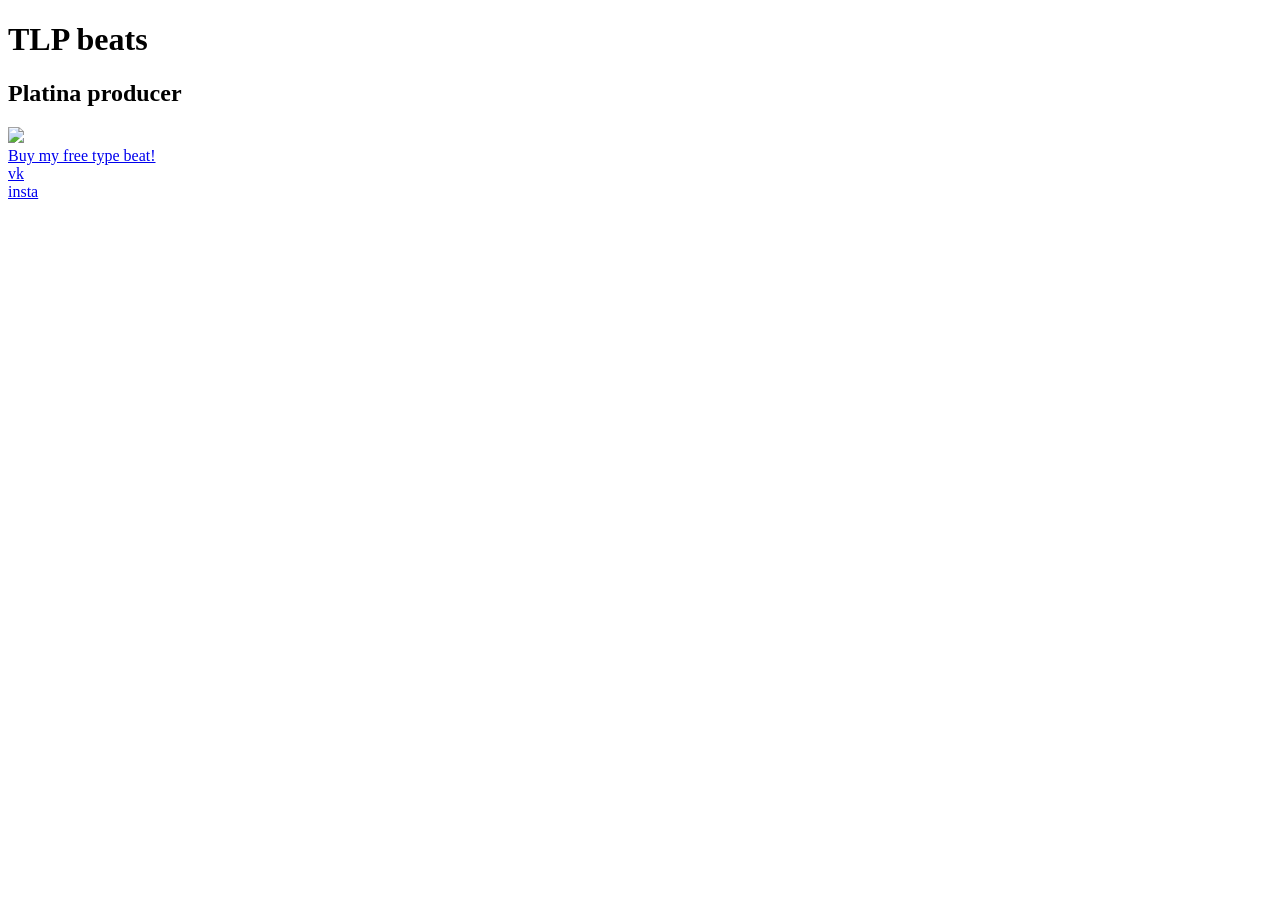
==== index.html @ d9055272 "Rename a.html to index.html" ====
<!DOCTYPE html>
<html>
<head>
	<meta charset="utf-8">
	<title>TLP Beats</title>
</head>
	<body>
		<h1>TLP beats</h1>
		<h2>Platina producer</h2>
			<img src="C:\Users\Taleep\Pictures\Saved Pictures\qweq.jpg">
			<div> <a href="https://soundcloud.com/tlp_beats/ghetto-melody-free">Buy my free type beat!</a></div>
			<div> <a href="https://vk.com/taleep">vk</a></div>
			<div> <a href="https://www.instagram.com/taleepskii/">insta</a></div>
	</body>
</html>	
</head>
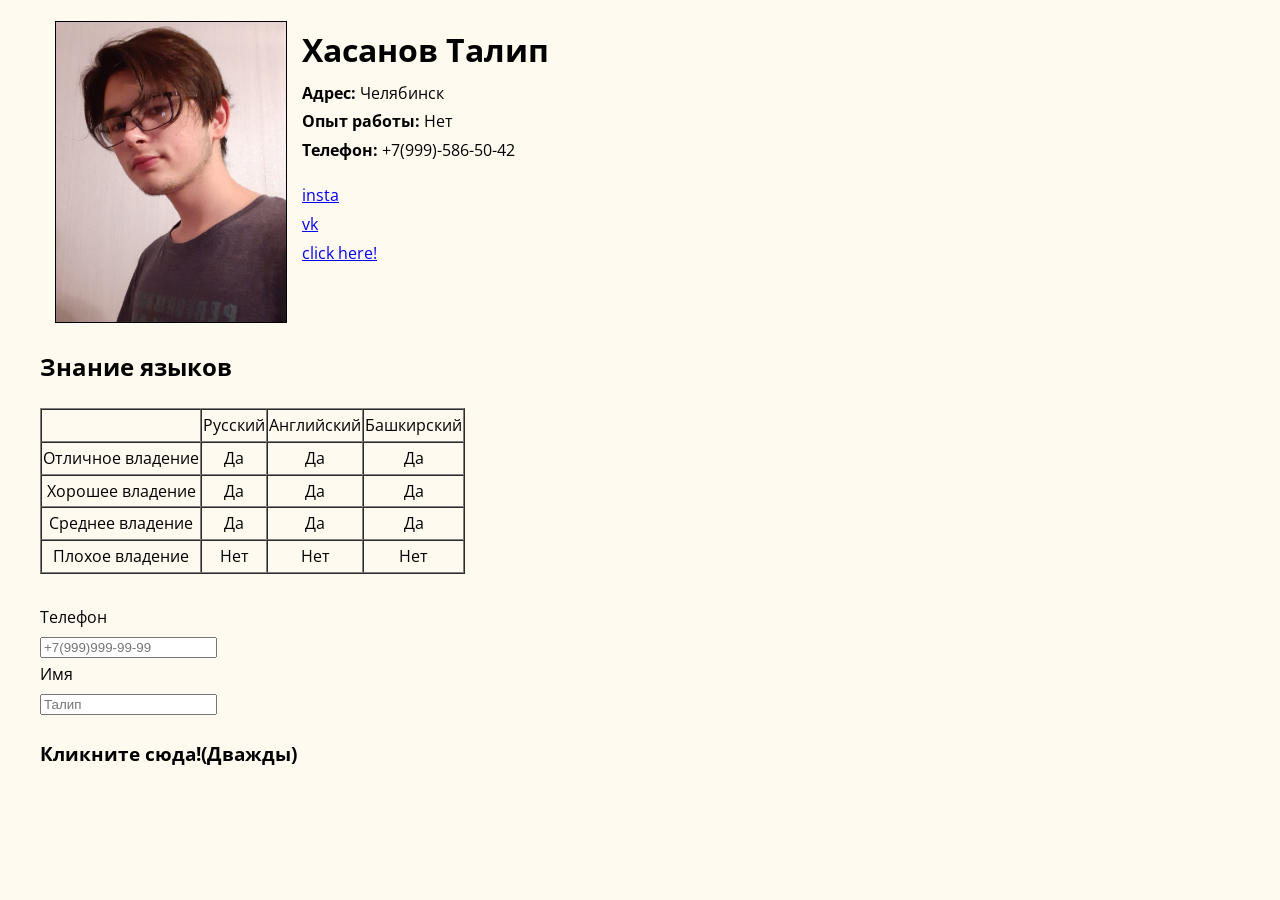
==== commit c82252cc: "Add files via upload" ====
--- a/index.html
+++ b/index.html
@@ -1,16 +1,83 @@
 <!DOCTYPE html>
-<html>
+<html lang="en">
 <head>
 	<meta charset="utf-8">
-	<title>TLP Beats</title>
+	<link rel="stylesheet" type="text/css" href="assets\css\style.css">
+	<link rel="preconnect" href="https://fonts.googleapis.com">
+	<link rel="preconnect" href="https://fonts.gstatic.com" crossorigin>
+	<link href="https://fonts.googleapis.com/css2?family=Lobster&family=Open+Sans&display=swap" rel="stylesheet">
+	<title>About me</title>
+
+	<script type="text/javascript">
+
+		function showInfo(){
+			var Info = document.getElementById("Info")
+			if(Info.style.display === "none"){Info.style.display = "inline"
+		}
+				else {Info.style.display = "none"}
+		}
+	</script>
+
 </head>
-	<body>
-		<h1>TLP beats</h1>
-		<h2>Platina producer</h2>
-			<img src="C:\Users\Taleep\Pictures\Saved Pictures\qweq.jpg">
-			<div> <a href="https://soundcloud.com/tlp_beats/ghetto-melody-free">Buy my free type beat!</a></div>
-			<div> <a href="https://vk.com/taleep">vk</a></div>
-			<div> <a href="https://www.instagram.com/taleepskii/">insta</a></div>
-	</body>
-</html>	
-</head>
+
+<body>
+	<div class="container">
+		<img src="assets\images\foto1.jpg" width="230" height="300" border="1px"  align="left" hspace="15" title="=)">
+			<p>
+				<h1>Хасанов Талип</h1>
+				<b>Адрес:</b> Челябинск <br>
+				<b>Опыт работы:</b> Нет <br>
+				<b>Телефон:</b> +7(999)-586-50-42 <br>
+			</p>
+				<a href="https://www.instagram.com/taleepskii/">insta</a><br>
+				<a href="https://vk.com/taleep">vk</a><br>
+				<a href="https://soundcloud.com/tlp_beats/ghetto-melody-free">click here!</a> <br><br><br>
+				
+	<h2>Знание языков</h2>
+		<table border="1px" cellspacing="0" >
+			<tr align="center">
+				<td> </td>
+				<td>Русский</td>
+				<td>Английский</td>
+				<td>Башкирский</td>
+			</tr>
+			<tr align="center">
+				<td>Отличное владение</td>
+				<td>Да</td>
+				<td>Да</td>
+				<td>Да</td>
+			</tr>
+			<tr align="center">
+				<td>Хорошее владение</td>
+				<td>Да</td>
+				<td>Да</td>
+				<td>Да</td>
+			</tr>
+				<tr align="center">
+				<td>Среднее владение</td>
+				<td>Да</td>
+				<td>Да</td>
+				<td>Да</td>
+			</tr >
+			</tr>
+				<tr align="center">
+				<td>Плохое владение</td>
+				<td>Нет</td>
+				<td>Нет</td>
+				<td>Нет</td>
+			</tr>
+		</table> <br>
+
+		<label>Телефон<br><input type="text" name="phone" placeholder="+7(999)999-99-99" ></label><br>
+		<label>Имя<br><input type="text" name="name" placeholder="Талип"></label>	
+
+		<h3 onclick="showInfo()">Кликните сюда!(Дважды)</h2>
+		<p id="Info">Привет! Я Студент 3 курса ЮУрГУ на факультете цифровая экономика. Знаю английский на B2 уровень. Владею следующими ЯП: С++, С#, SQL на средне-базовом уровне. Я Башkорт </p>
+
+	</div>
+
+</body>
+</html>
+
+
+
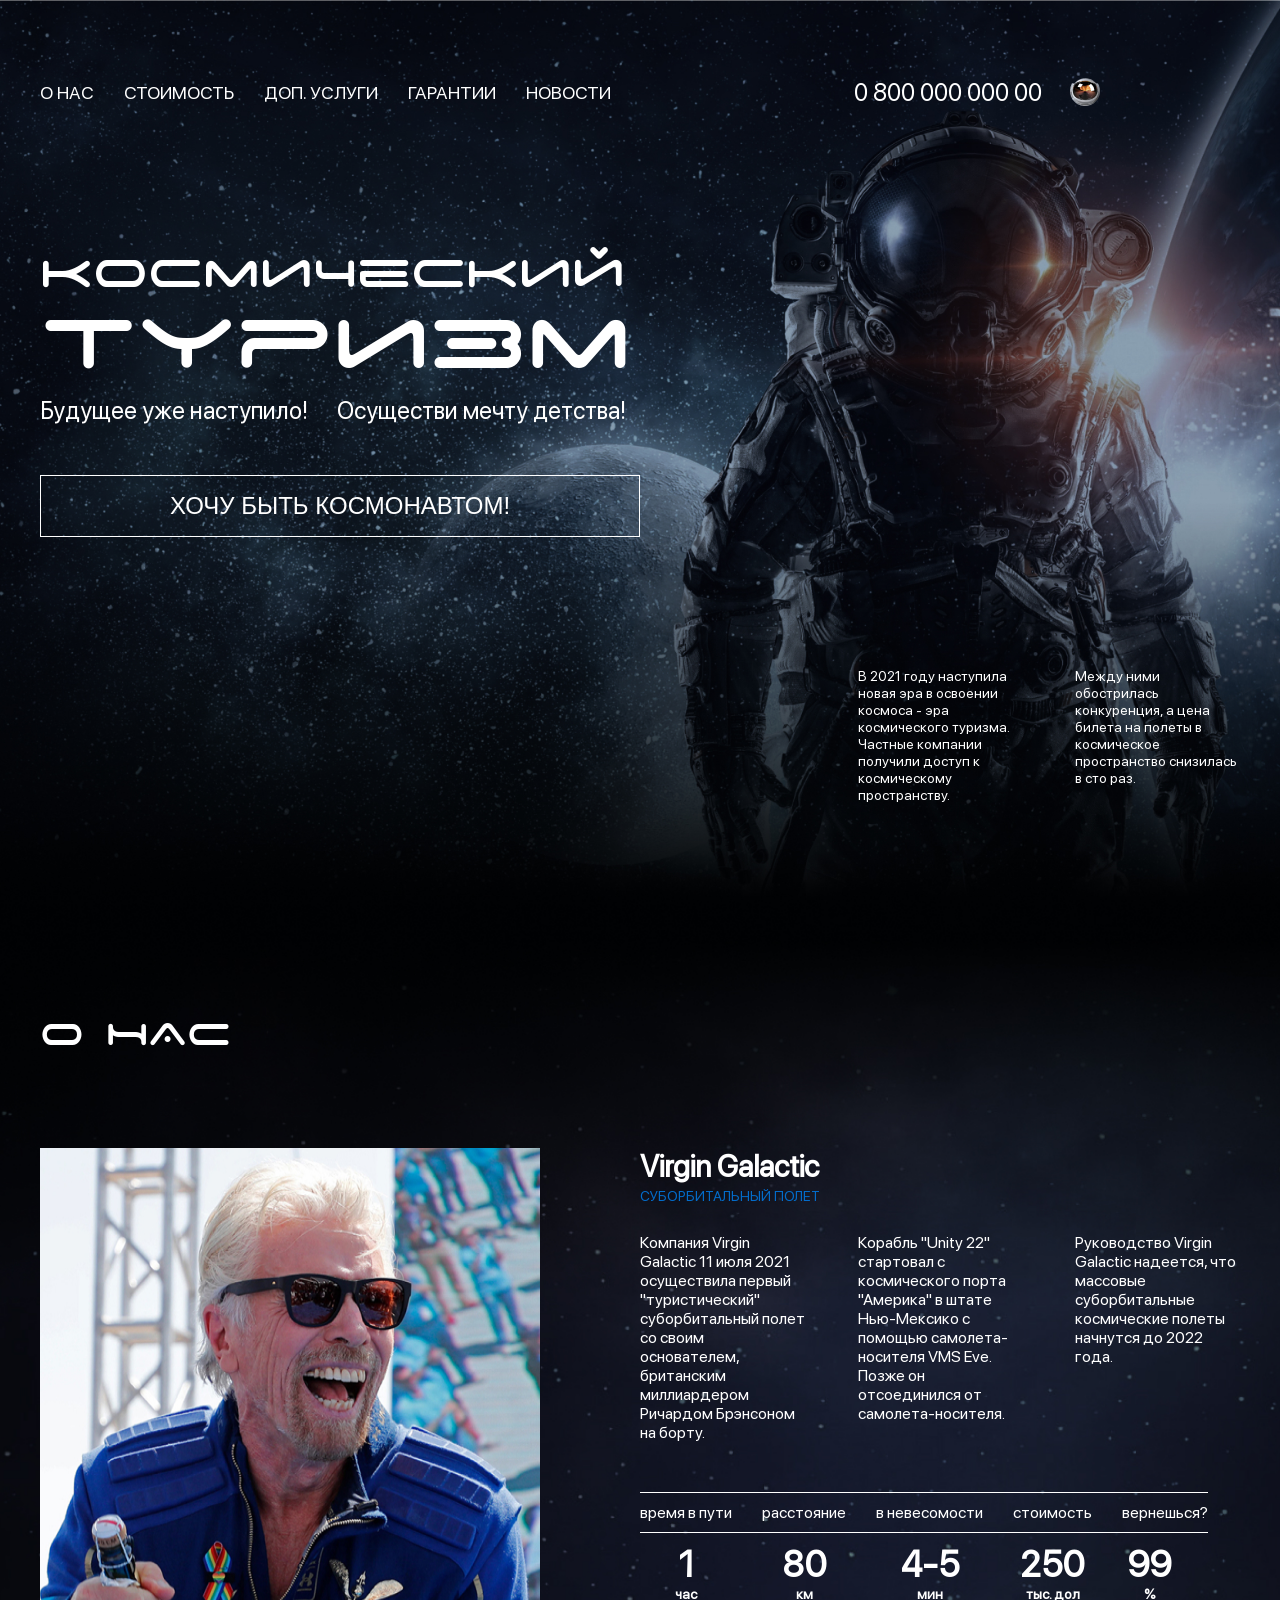
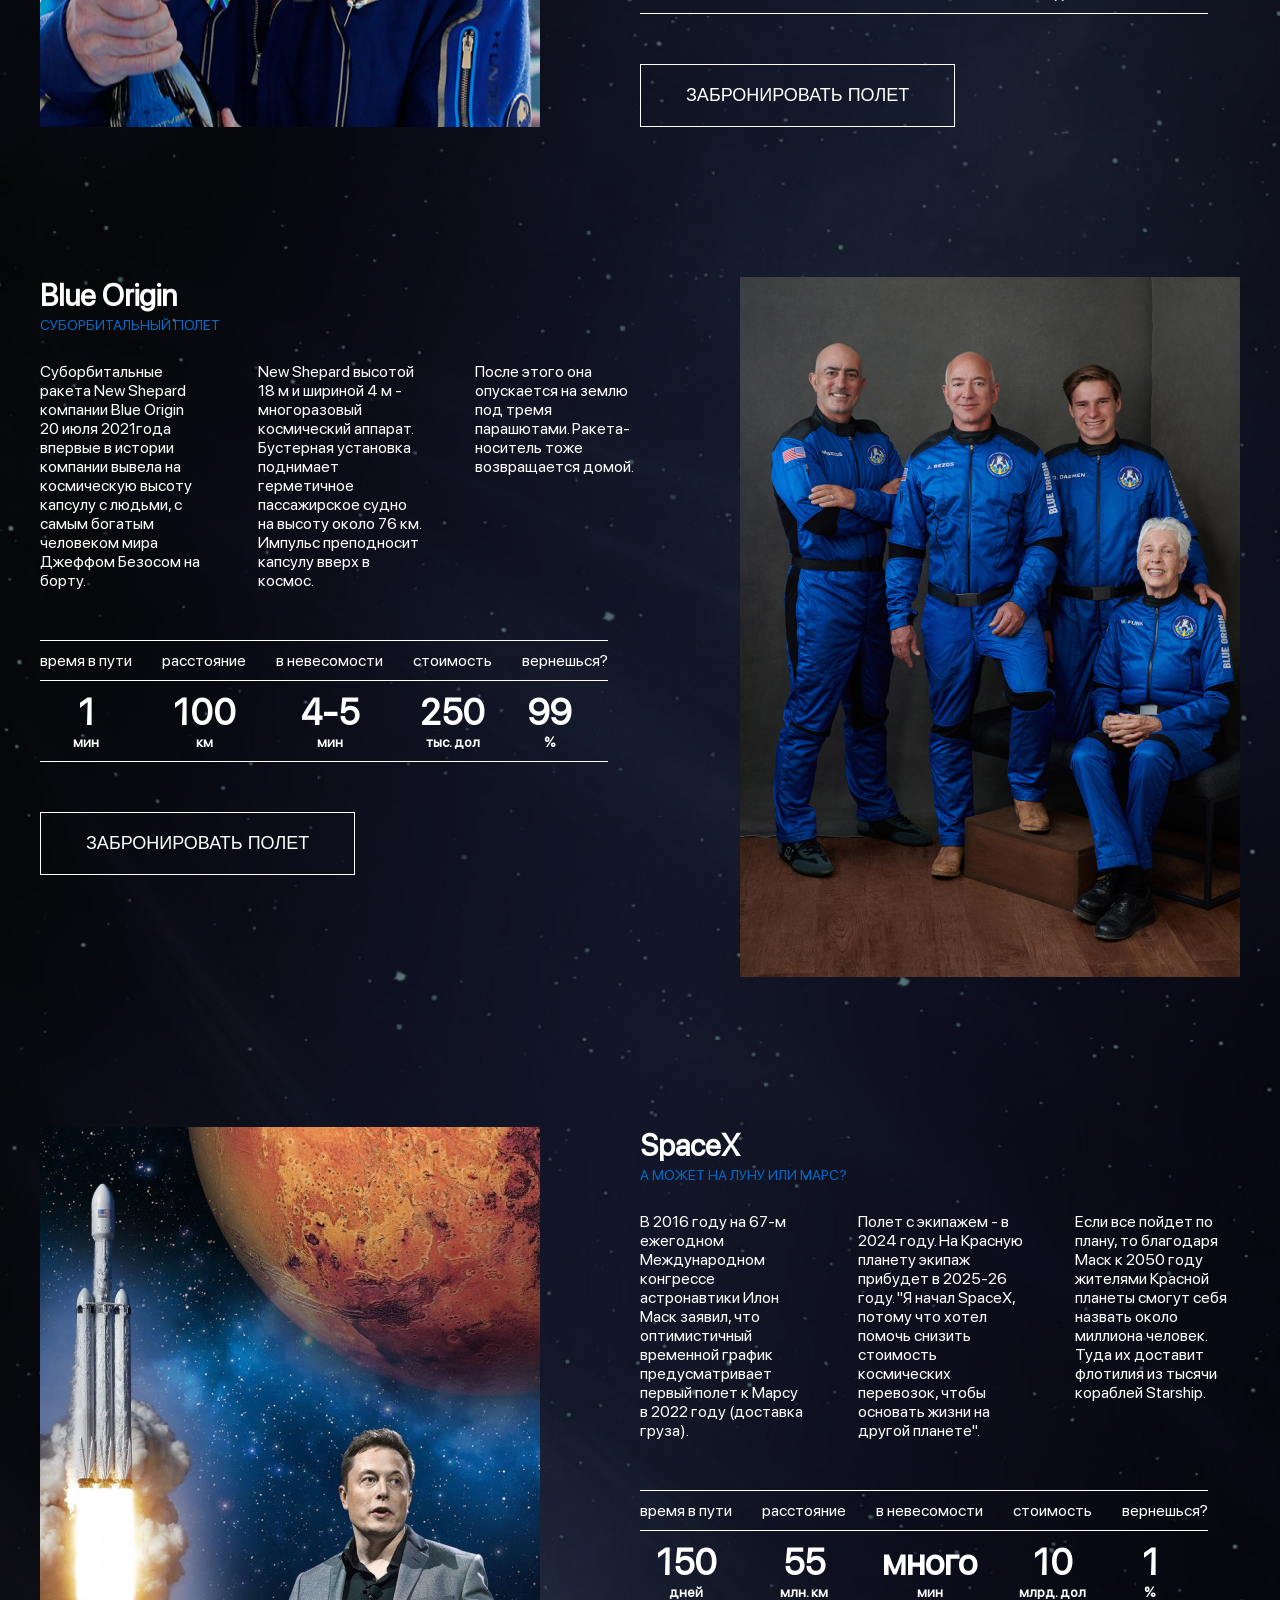
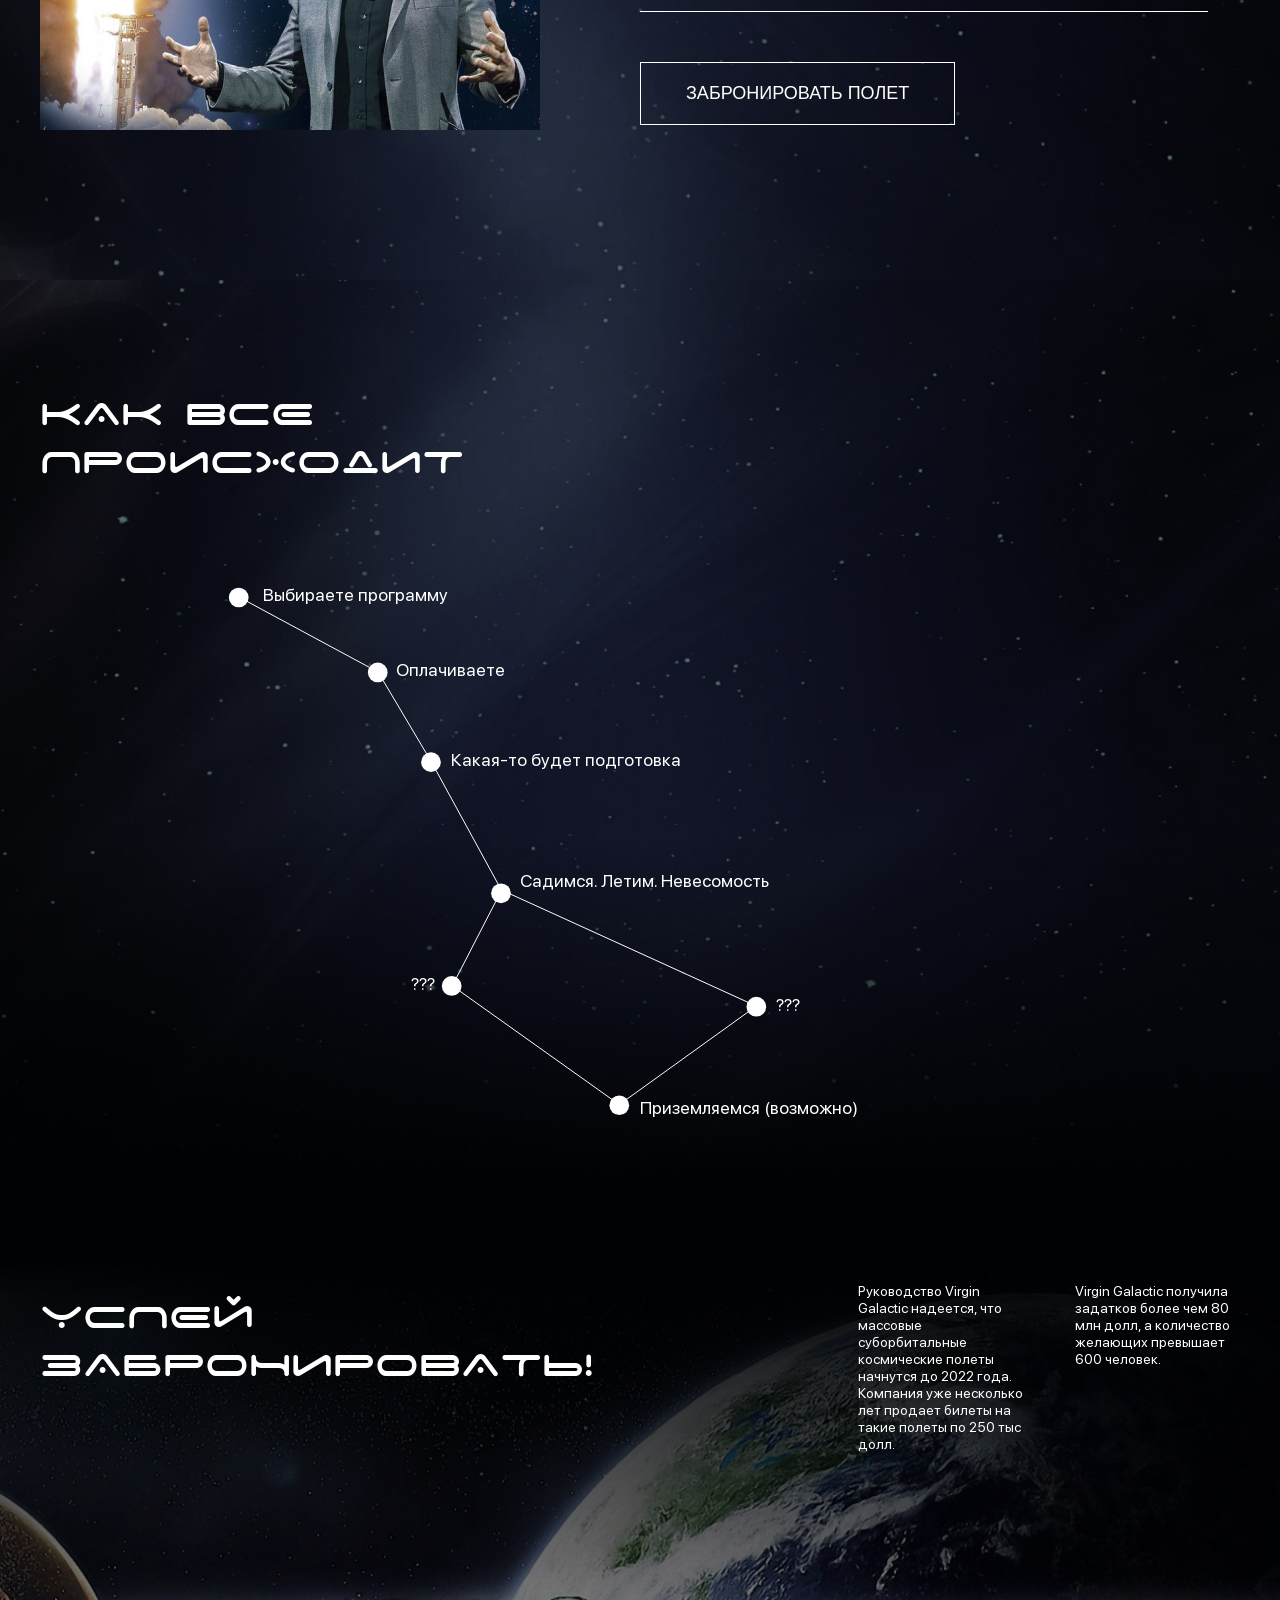
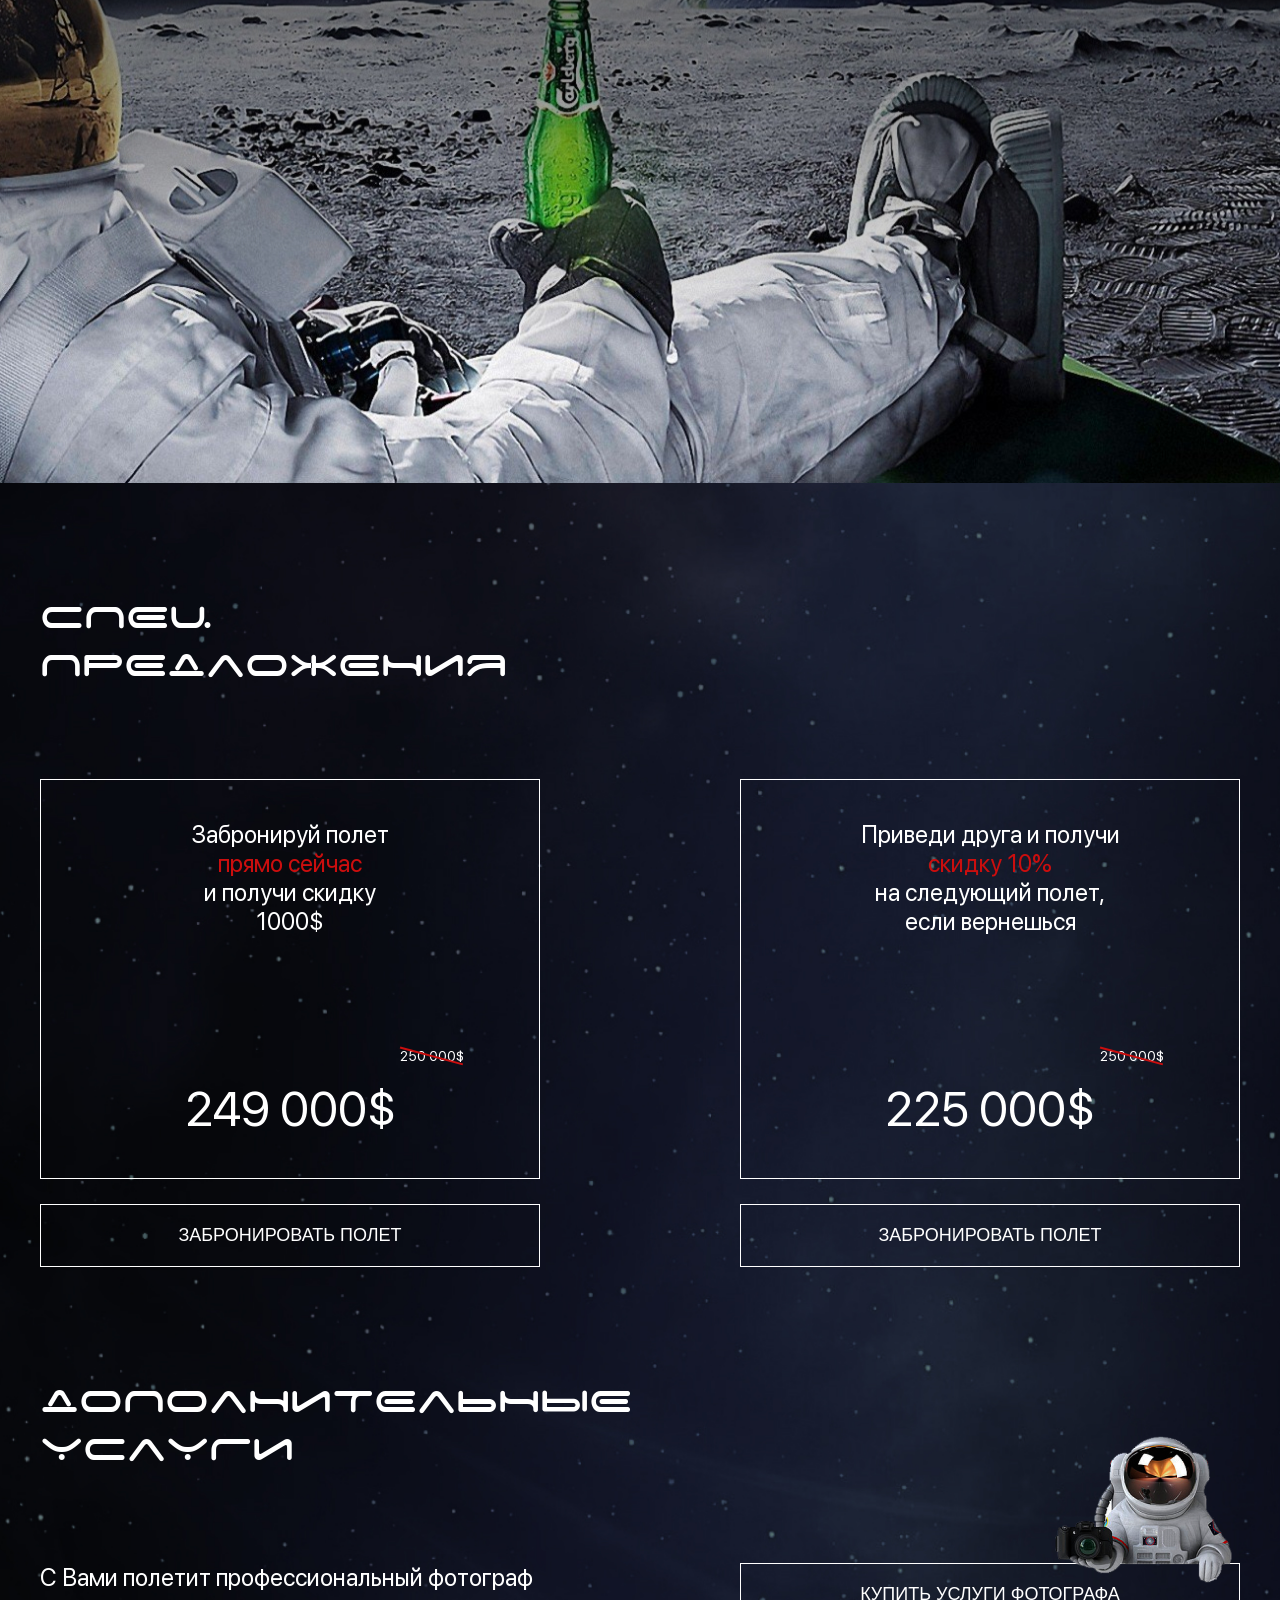
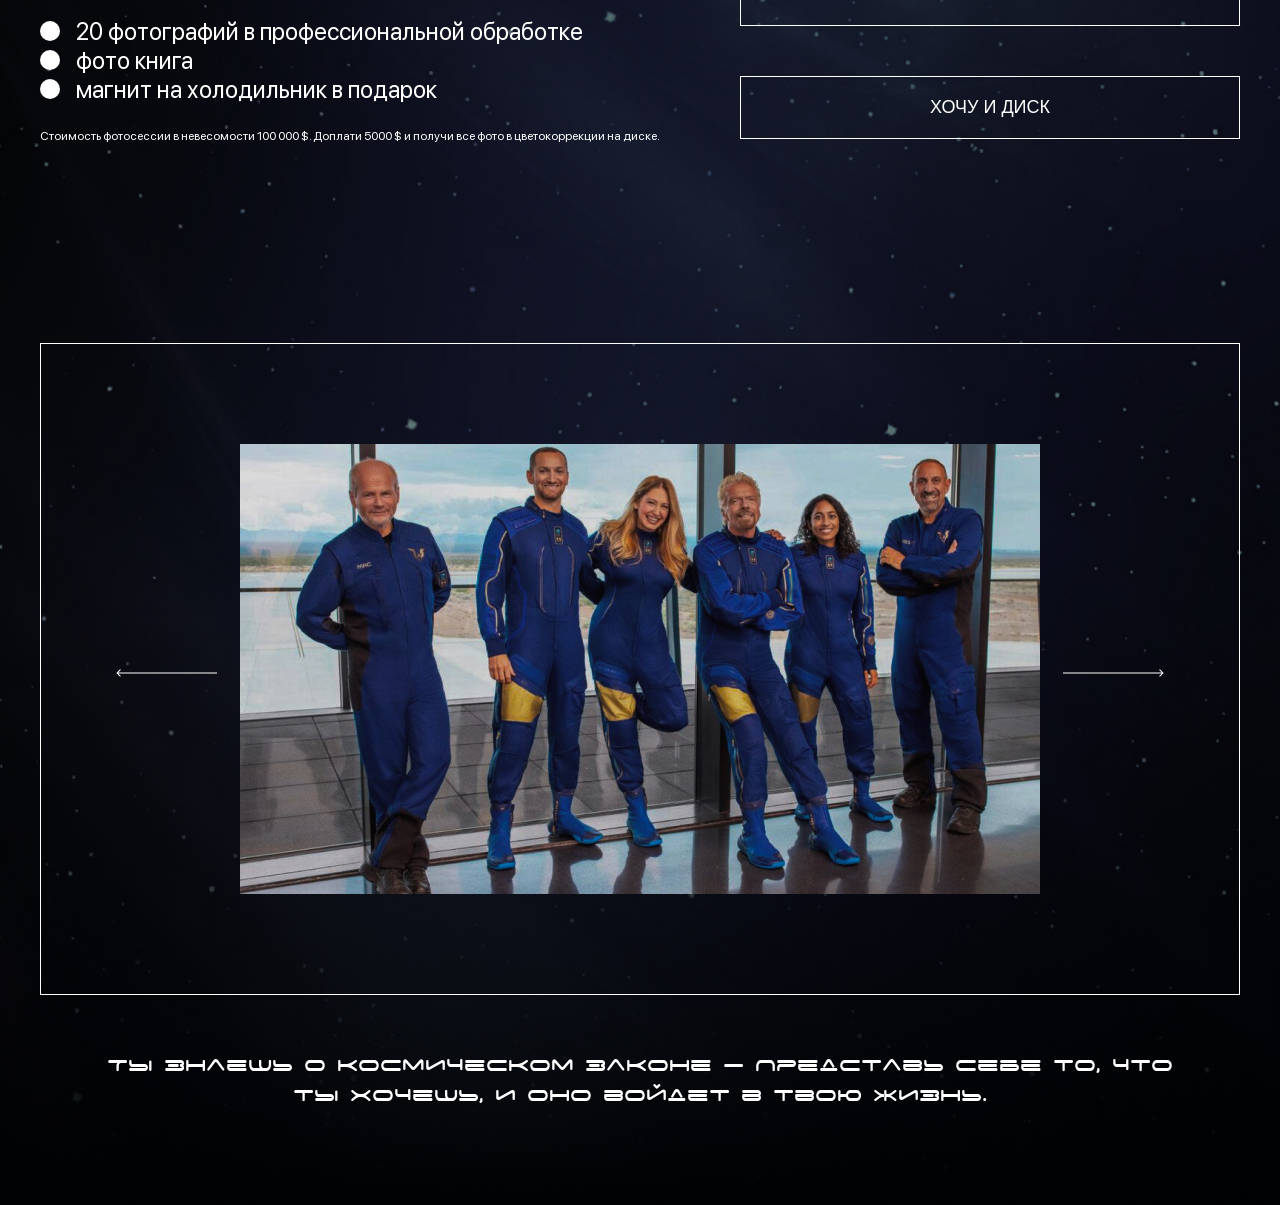
==== commit 99987aa8: "Add files via upload" ====
--- a/index.html
+++ b/index.html
@@ -1,83 +1,404 @@
 <!DOCTYPE html>
 <html lang="en">
 <head>
-	<meta charset="utf-8">
-	<link rel="stylesheet" type="text/css" href="assets\css\style.css">
-	<link rel="preconnect" href="https://fonts.googleapis.com">
-	<link rel="preconnect" href="https://fonts.gstatic.com" crossorigin>
-	<link href="https://fonts.googleapis.com/css2?family=Lobster&family=Open+Sans&display=swap" rel="stylesheet">
-	<title>About me</title>
-
-	<script type="text/javascript">
-
-		function showInfo(){
-			var Info = document.getElementById("Info")
-			if(Info.style.display === "none"){Info.style.display = "inline"
-		}
-				else {Info.style.display = "none"}
-		}
-	</script>
-
+  <meta charset="UTF-8">
+  <meta name="viewport" content="width=device-width, initial-scale=1.0">
+  <meta http-equiv="X-UA-Compatible" content="ie=edge">
+  <title>SpaceTenzo</title>
+  <link rel="stylesheet" href="css/reset.css">
+  <link rel="stylesheet" href="css/slick.css">
+  <link rel="stylesheet" href="css/jquery.fancybox.css">
+  <link rel="stylesheet" href="css/style.css">
 </head>
-
 <body>
-	<div class="container">
-		<img src="assets\images\foto1.jpg" width="230" height="300" border="1px"  align="left" hspace="15" title="=)">
-			<p>
-				<h1>Хасанов Талип</h1>
-				<b>Адрес:</b> Челябинск <br>
-				<b>Опыт работы:</b> Нет <br>
-				<b>Телефон:</b> +7(999)-586-50-42 <br>
-			</p>
-				<a href="https://www.instagram.com/taleepskii/">insta</a><br>
-				<a href="https://vk.com/taleep">vk</a><br>
-				<a href="https://soundcloud.com/tlp_beats/ghetto-melody-free">click here!</a> <br><br><br>
-				
-	<h2>Знание языков</h2>
-		<table border="1px" cellspacing="0" >
-			<tr align="center">
-				<td> </td>
-				<td>Русский</td>
-				<td>Английский</td>
-				<td>Башкирский</td>
-			</tr>
-			<tr align="center">
-				<td>Отличное владение</td>
-				<td>Да</td>
-				<td>Да</td>
-				<td>Да</td>
-			</tr>
-			<tr align="center">
-				<td>Хорошее владение</td>
-				<td>Да</td>
-				<td>Да</td>
-				<td>Да</td>
-			</tr>
-				<tr align="center">
-				<td>Среднее владение</td>
-				<td>Да</td>
-				<td>Да</td>
-				<td>Да</td>
-			</tr >
-			</tr>
-				<tr align="center">
-				<td>Плохое владение</td>
-				<td>Нет</td>
-				<td>Нет</td>
-				<td>Нет</td>
-			</tr>
-		</table> <br>
-
-		<label>Телефон<br><input type="text" name="phone" placeholder="+7(999)999-99-99" ></label><br>
-		<label>Имя<br><input type="text" name="name" placeholder="Талип"></label>	
-
-		<h3 onclick="showInfo()">Кликните сюда!(Дважды)</h2>
-		<p id="Info">Привет! Я Студент 3 курса ЮУрГУ на факультете цифровая экономика. Знаю английский на B2 уровень. Владею следующими ЯП: С++, С#, SQL на средне-базовом уровне. Я Башkорт </p>
-
-	</div>
-
+  
+<header class="header">
+  <div class="container">
+    <div class="header__inner">
+      <div class="header__top">
+        <nav class="menu">
+          <ul class="menu__list">
+            <li class="menu__item"><a href="#" class="menu__link">О НАС </a></li>
+            <li class="menu__item"><a href="#" class="menu__link">СТОИМОСТЬ</a></li>
+            <li class="menu__item"><a href="#" class="menu__link">ДОП. УСЛУГИ</a></li>
+            <li class="menu__item"><a href="#" class="menu__link">ГАРАНТИИ</a></li>
+            <li class="menu__item"><a href="#" class="menu__link">НОВОСТИ</a></li>
+          </ul>
+        </nav>
+        <a class="phone" href="tel:080000000000">0 800 000 000 00</a>
+        <button class="login">
+          <img class="login__img" src="images/login.png" alt="login img" >
+        </button>
+      </div>
+
+      <div class="header__content">
+        <h1 class="header__title"> 
+          космический 
+          <span>туризм</span>
+        </h1>
+        <div class="header__text">
+          <p>Будущее уже наступило!</p>
+          <p>Осуществи мечту детства!</p>
+        </div>
+        <button class="header__btn">
+          Хочу быть космонавтом!
+        </button>
+      </div>
+
+      <div class="header__description">
+        <p class="header__description-text">
+          В 2021 году наступила новая эра в освоении космоса - эра космического туризма. Частные компании получили доступ к космическому пространству. 
+        </p>
+        <p class="header__description-text">
+          Между ними обострилась конкуренция, а цена билета на полеты в космическое пространство снизилась в сто раз.
+        </p>
+      </div>
+    </div>    
+  </div>
+</header>
+
+<main class="main">
+  <section class="about">
+    <div class="container">
+      <h2 class="title">О нас</h2>
+      <div class="about__item">
+        <img class="about__img" src="images/branson.jpg" alt="branson" >
+        <div class="about__content">
+          <h3 class="about__content-title">Virgin Galactic</h3>
+          <h5 class="about__content-subtitle">суборбитальный полет</h3>
+            <div class="about__content-text">
+              <p>
+                Компания Virgin Galactic 11 июля 2021 осуществила первый "туристический" суборбитальный полет со своим основателем, британским миллиардером Ричардом Брэнсоном на борту.
+              </p>
+              <p>
+               Корабль "Unity 22" стартовал с космического порта "Америка" в штате Нью-Мексико с помощью самолета-носителя VMS Eve. Позже он отсоединился от самолета-носителя.
+              </p>
+              <p>
+                Руководство Virgin Galactic надеется, что массовые суборбитальные космические полеты начнутся до 2022 года. 
+              </p>
+              </div>
+              <table class="about__table">
+                <tr class="about__table-tr">
+                  <td class="about__table-td">
+                    время в пути
+                  </td>
+                  <td class="about__table-td">
+                    расстояние
+                  </td>
+                  <td class="about__table-td">
+                    в невесомости
+                  </td>
+                  <td class="about__table-td">
+                    стоимость
+                  </td>
+                  <td>
+                    вернешься?
+                  </td>
+                </tr>
+                <tr class="about__table-tr">
+                  <td class="about__table-td">
+                    1
+                    <span>час</span>
+                  </td>
+                  <td class="about__table-td"> 
+                    80
+                    <span>км</span>
+                  </td>
+                  <td class="about__table-td">
+                    4-5
+                    <span>мин</span>
+                  </td>
+                  <td class="about__table-td">
+                    250
+                    <span>тыс. дол</span>
+                  </td>
+                  <td class="about__table-td">
+                    99
+                    <span>%</span>
+                  </td>
+                </tr>
+              </table>
+              <button class="button">
+                ЗАБРОНИРОВАТЬ ПОЛЕТ
+              </button>   
+        </div>
+      </div>
+
+      <div class="about__item">
+        <img class="about__img" src="images/blueoginin.jpg" alt="blueoginin" >
+        <div class="about__content">
+          <h3 class="about__content-title">Blue Origin</h3>
+          <h5 class="about__content-subtitle">суборбитальный полет</h3>
+            <div class="about__content-text">
+              <p>
+                Суборбитальные ракета New Shepard компании Blue Origin 20 июля 2021года впервые в истории компании вывела на космическую высоту капсулу с людьми, с самым богатым человеком мира Джеффом  Безосом на борту.
+              </p>
+              <p>
+               New Shepard высотой 18 м и шириной 4 м - многоразовый космический аппарат. Бустерная установка поднимает герметичное пассажирское судно на высоту около 76 км. Импульс преподносит капсулу вверх в космос. 
+              </p>
+              <p>
+                После этого она опускается на землю под тремя парашютами. Ракета-носитель тоже возвращается домой.
+              </p>
+            </div>  
+              <table class="about__table">
+                <tr class="about__table-tr">
+                  <td class="about__table-td">
+                    время в пути
+                  </td>
+                  <td class="about__table-td">
+                    расстояние
+                  </td>
+                  <td class="about__table-td">
+                    в невесомости
+                  </td>
+                  <td class="about__table-td">
+                    стоимость
+                  </td>
+                  <td>
+                    вернешься?
+                  </td>
+                </tr>
+                <tr class="about__table-tr">
+                  <td class="about__table-td">
+                    1
+                    <span>мин</span>
+                  </td>
+                  <td class="about__table-td"> 
+                    100
+                    <span>км</span>
+                  </td>
+                  <td class="about__table-td">
+                    4-5
+                    <span>мин</span>
+                  </td>
+                  <td class="about__table-td">
+                    250
+                    <span>тыс. дол</span>
+                  </td>
+                  <td class="about__table-td">
+                    99
+                    <span>%</span>
+                  </td>
+                </tr>
+              </table>
+              <button class="button">
+                ЗАБРОНИРОВАТЬ ПОЛЕТ
+              </button>          
+        </div>
+      </div>
+
+      <div class="about__item">
+        <img class="about__img" src="images/musk.jpg" alt="musk" >
+        <div class="about__content">
+          <h3 class="about__content-title">SpaceX</h3>
+          <h5 class="about__content-subtitle">А может на Луну или Марс?</h3>
+            <div class="about__content-text">
+              <p>
+                В 2016 году на 67-м ежегодном Международном конгрессе астронавтики Илон Маск заявил, что оптимистичный временной график предусматривает первый полет к Марсу в 2022 году (доставка груза).
+              </p>
+              <p>
+                 Полет с экипажем - в 2024 году.
+                На Красную планету экипаж прибудет в 2025-26 году.
+                "Я начал SpaceX, потому что хотел помочь снизить стоимость космических перевозок, чтобы основать жизни на другой планете".
+              </p>
+              <p>
+                Если все пойдет по плану, то благодаря Маск к 2050 году жителями Красной планеты смогут себя назвать около миллиона человек. Туда их доставит флотилия из тысячи кораблей Starship.
+              </p>
+            </div>
+              <table class="about__table">
+                <tr class="about__table-tr">
+                  <td class="about__table-td">
+                    время в пути
+                  </td>
+                  <td class="about__table-td">
+                    расстояние
+                  </td>
+                  <td class="about__table-td">
+                    в невесомости
+                  </td>
+                  <td class="about__table-td">
+                    стоимость
+                  </td>
+                  <td>
+                    вернешься?
+                  </td>
+                </tr>
+                <tr class="about__table-tr">
+                  <td class="about__table-td">
+                    150
+                    <span>дней</span>
+                  </td>
+                  <td class="about__table-td"> 
+                    55
+                    <span>млн. км</span>
+                  </td>
+                  <td class="about__table-td">
+                    много
+                    <span>мин</span>
+                  </td>
+                  <td class="about__table-td">
+                    10
+                    <span>млрд. дол</span>
+                  </td>
+                  <td class="about__table-td">
+                    1
+                    <span>%</span>
+                  </td>
+                </tr>
+              </table>
+              <button class="button">
+                ЗАБРОНИРОВАТЬ ПОЛЕТ
+              </button>            
+        </div>
+      </div>
+    </div>
+  </section>
+
+  <section class="how-to">
+    <div class="container">
+      <h2 class="title">Как все<br>происходит </h2>
+      <div class="howto-box">
+        <svg width="843" height="603" viewBox="0 0 855 610" fill="none" xmlns="http://www.w3.org/2000/svg">
+          <line x1="20.2474" y1="20.5655" x2="161.247" y2="96.5655" stroke="white"/>
+          <line x1="161.43" y1="96.7448" x2="215.43" y2="187.745" stroke="white"/>
+          <line x1="215.439" y1="187.76" x2="286.439" y2="317.76" stroke="white"/>
+          <line x1="286.444" y1="318.229" x2="236.444" y2="415.229" stroke="white"/>
+          <line x1="286.207" y1="317.545" x2="545.207" y2="435.545" stroke="white"/>
+          <line x1="236.29" y1="414.593" x2="406.29" y2="535.593" stroke="white"/>
+          <line x1="405.708" y1="535.594" x2="544.708" y2="435.594" stroke="white"/>
+          <g>
+            <circle cx="20" cy="21" r="10" fill="white"/>
+            <text x="45" y="25" fill="white"> Выбираете программу</text>
+          </g>
+          <g>
+            <circle cx="161" cy="97" r="10" fill="white"/>
+            <text x="180" y="101" fill="white"> Оплачиваете </text>
+          </g>
+          <g>
+            <circle cx="215" cy="188" r="10" fill="white"/>
+            <text x="235" y="192" fill="white"> Какая-то будет подготовка </text>
+          </g>
+          <g>
+            <circle cx="286" cy="321" r="10" fill="white"/>
+            <text x="305" y="315" fill="white"> Садимся. Летим. Невесомость</text>
+          </g>
+          <g>
+            <circle cx="236" cy="415" r="10" fill="white"/>
+            <text x="195" y="419" fill="white"> ??? </text>
+          </g>
+          <g>
+            <circle cx="406" cy="536" r="10" fill="white"/>
+            <text x="427" y="545" fill="white"> Приземляемся (возможно) </text>
+          </g>
+          <g>
+            <circle cx="545" cy="436" r="10" fill="white"/>
+            <text x="565" y="440" fill="white"> ??? </text>
+          </g>
+        </svg>
+      </div>
+    </div>
+  </section>
+
+  <section class="book">
+    <div class="container">
+    
+      <div class="book__inner">
+        <h2 class="title">Успей <br>забронировать!</h1>
+        <p class="book-text">
+          Руководство Virgin Galactic надеется, что массовые суборбитальные космические полеты начнутся до 2022 года. Компания уже несколько лет продает билеты на такие полеты по 250 тыс долл.
+        </p>
+        <p class="book-text"> 
+          Virgin Galactic получила задатков более чем 80 млн долл, а количество желающих превышает 600 человек.
+        </p>
+      </div>
+    </div>
+  </section>
+
+  <section class="info">
+  <div class="special-offer">
+    <div class="container">
+      <h2 class="title">Спец <br>предложения</h2>
+      <div class="special__innner">
+        <div class="special__item">
+          <div class="special__item-box">
+            <p class="special__item-text">
+              Забронируй полет<br>
+              <span>прямо сейчас </span>
+              <br>и получи скидку 
+              <br>1000$
+            </p>
+            <div class="special__price">
+              <p class="special__oldprice">250 000$</p>
+              <p class="special__newprice">249 000$</p>
+            </div>    
+          </div>
+          <button class="special__button">ЗАБРОНИРОВАТЬ ПОЛЕТ</button>
+        </div>
+         <div class="special__item">
+          <div class="special__item-box">
+            <p class="special__item-text">
+              Приведи друга и получи<br>
+              <span>скидку 10%</span><br>
+              на следующий полет,<br>если вернешься
+            </p>
+            <div class="special__price">
+              <p class="special__oldprice">250 000$</p>
+              <p class="special__newprice">225 000$</p>
+            </div>    
+          </div>
+          <button class="special__button">ЗАБРОНИРОВАТЬ ПОЛЕТ</button>
+        </div>
+      </div>
+    </div>
+  </div>  
+  <div class="additional__services">
+    <div class="container">
+      <h2 class="title">Дополнительные<br>услуги</h2>
+      <div class="additional__services__inner">
+        <div class="services__inner-box">
+          <p class="additional__services-text">С Вами полетит профессиональный фотограф
+          </p>
+          <ul class="additional__services-list">
+            <li class="services__list-item">20 фотографий в профессиональной обработке</li>
+            <li class="services__list-item">фото книга</li>
+            <li class="services__list-item">магнит на холодильник в подарок</li>
+          </ul>
+           <p class="additional__services-text2">
+            Стоимость фотосессии в невесомости 100 000 $.  Доплати 5000 $ и получи все фото в цветокоррекции на диске.
+          </p>
+        </div>
+        <div class="services__inner-box2">
+          <button class="special__button special__button--first">КУПИТЬ УСЛУГИ ФОТОГРАФА</button>
+          <button class="special__button">ХОЧУ И ДИСК</button>
+        </div>
+      </div>
+    </div>
+  </div>
+  <div class="slider">
+    <div class="container">
+      <div class="slider__inner">
+        <div class="slider__box">
+          <div class="slider__item">
+             <img src="images/photo.jpg" alt="photo" class="slider-img">
+          </div>
+          <div class="slider__item">
+             <img src="https://hightech.fm/wp-content/uploads/2020/12/shutterstock_1574090395.jpg" alt="photo" class="slider-img">
+          </div>
+          <div class="slider__item">
+             <img src="https://news.itmo.ru/images/news/big/p7772.jpg" alt="photo" class="slider-img">
+          </div>
+        </div>
+      </div>  
+      <p class="slider-desc">Ты знаешь о Космическом законе – представь себе то, что <br>ты хочешь, и оно войдет в твою жизнь.</p>
+    </div>
+  </div>
+  </section>
+
+</main>
+
+  <script src="https://ajax.googleapis.com/ajax/libs/jquery/3.4.1/jquery.min.js"></script>
+  <script src="js/slick.min.js"></script>
+  <script src="js/jquery.fancybox.min.js"></script>
+  <script src="js/main.js"></script>
 </body>
-</html>
-
-
-
+</html>
--- a/css/style.css
+++ b/css/style.css
@@ -0,0 +1,534 @@
+*,
+*::before,
+*::after{
+	box-sizing: border-box;
+}
+
+@font-face {
+    font-family: 'SFProDisplay';
+    src: url('../fonts/SFProDisplay-Ultralight.woff2') format('woff2'),
+        url('../fonts/SFProDisplay-Ultralight.woff') format('woff');
+    font-weight: 200;
+    font-style: normal;
+    font-display: swap;
+}
+
+
+@font-face{
+	font-family: 'SF-Pro-Display-Bold';
+	scr: url('../fonts/SF-Pro-Display-Bold.woff2') format('woff2'),
+	scr: url('../fonts/SF-Pro-Display-Bold.woff') format('woff');
+	font-style: normal;	
+	font-weight: bold;
+	font-display: swap;
+}
+
+@font-face {
+    font-family: 'Space Age Cyrillic';
+    src: url('../fonts/SpaceAgeCyrillic-Regular.woff2') format('woff2');
+    font-weight: normal;
+    font-style: normal;
+    font-display: swap;
+}
+
+
+body{
+	font-family: 'SFProDisplay';
+	font-size: 16px;
+	line-height: 19px;
+	font-weight: 400;
+	color: #fff;
+
+}
+
+a{
+	color: inherit;
+	text-decoration: none;
+}
+
+button{
+	border: none;
+	background-color: transparent;
+	cursor: pointer;
+	color: inherit;
+	transition: color 0.8s;
+}
+
+.button:hover{
+	background-color: #fff;
+	color: #000;
+
+}
+
+.title{
+	font-family: 'Space Age Cyrillic';
+	text-transform: uppercase;
+	padding: 100px 0;
+	font-size: 48px;
+	line-height: 48px;
+	font-weight: 400;
+} 
+
+.button{
+	font-weight: normal;
+	font-size: 18px;
+	line-height: 21px;
+	text-align: center;
+	text-transform: uppercase;
+	padding: 20px 45px;
+	border: 1px solid #FFF;
+}
+
+.container{
+	max-width: 1220px;
+	margin: 0 auto;
+	padding: 0 10px;
+}
+
+.header{
+	background-image: url(../images/header-bg.jpg);
+	background-position:bottom center;
+	background-repeat: no-repeat;
+	background-size: cover;
+}
+
+.header__inner{
+	display: flex;
+	flex-direction: column;
+	justify-content: space-between;
+	min-height: 100vh;
+}
+
+.header__top{
+	display: flex;
+	justify-content: space-between;
+	align-items: center;
+	padding: 75px 0 30px;
+}
+
+.menu__list{
+	display: flex;
+}
+
+.menu__item{
+	margin-right: 30px;
+}
+
+.menu__link{
+	text-transform: uppercase;
+	font-size: 18px;
+	line-height: 21px;
+	transition: color .5s;
+}
+
+.menu__link:hover{
+	color: #CB0E0E;
+}
+
+.phone{
+	font-size: 24px;
+	line-height: 29px;
+	margin-left: auto;
+	transition: color .5s;
+}
+
+.phone: hover{
+	color: #CB0E0E;
+}
+
+.login{
+	margin-left: 22px;
+	margin-right: 134px;
+}
+
+.header__content{
+	max-width: 600px;
+}
+
+.header__title{
+	font-family: 'Space Age Cyrillic';
+	font-size: 60px;
+	line-height: 60px;
+	font-weight: 400;
+	margin-bottom: 20px;
+}
+
+.header__title span{
+	font-size: 110px;
+}
+
+.header__text{
+
+	font-size: 24px;
+	line-height: 29px;
+	display: flex;
+	justify-content: space-between;
+	flex-wrap: wrap;
+	padding-right: 14px;
+	margin-bottom: 50px;
+}
+
+.header__btn{
+	font-size: 24px;
+	line-height: 29px;
+	text-transform: uppercase;
+	text-align: center;
+	width: 100%;
+	border: 1px solid #fff;
+	padding: 15px 10px 16px;
+}
+
+.header__btn:hover{
+	background-color: #fff;
+	color: #000;
+
+}
+
+
+.header__description{	
+	display: flex;
+	justify-content: flex-end;
+	margin-bottom: 8%;
+	margin-top: 40px;}
+
+.header__description-text{
+	font-size: 14px;
+	line-height: 17px;
+	width: 165px;
+}
+
+.header__description-text + .header__description-text{
+	margin-left: 52px;
+}
+
+.about{
+	background-image: url(../images/about-bg.jpg);
+	background-position:bottom center;
+	background-repeat: no-repeat;
+	background-size: cover;
+
+}
+
+.about__item{
+	display: flex;
+	justify-content: space-between;
+	flex-wrap: wrap;
+	padding-bottom: 150px;
+}
+
+.about__item:nth-child(odd){
+	flex-direction: row-reverse;
+}
+
+.about__img{
+	max-width: 100%;
+}
+
+.about__content{
+	width: 600px;	
+}
+
+.about__content-title{
+	font-size: 30px;
+	line-height: 36px;
+	padding-bottom: 5px;
+}
+
+.about__content-subtitle{
+	font-size: 14px;
+	line-height: 14px;
+	text-transform: uppercase;
+	color: #036CCA;/* синий */
+	padding-bottom: 30px;
+	font-weight: 400;
+}
+.about__content-text{
+	display: flex;
+	justify-content: space-between;
+	margin-bottom: 50px;
+}
+
+.about__content-text p{
+	width: 165px;
+	font-size: 16px;
+	line-height: 19px;
+}
+
+.about__table{
+	margin-bottom: 50px;
+}
+
+.about__table-tr{
+	border: 1px solid #FFF;
+	border-left: none;
+	border-right: none;	
+	font-weight: normal;
+	font-size: 16px;
+	line-height: 19px;
+}
+
+.about__table-tr+.about__table-tr{
+	font-weight: bold;
+	font-size: 36px;
+	line-height: 43px;
+	text-align: center;
+}
+
+.about__table-td{
+	padding: 10px 30px 10px 0;
+}
+
+.about__table-td span{
+	font-size: 14px;
+	line-height: 17px;
+	display: block;
+}
+
+.how-to{
+	background-image: url(../images/howto-bg.jpg);
+	background-position:top center;
+	background-repeat: no-repeat;
+	background-size: cover;
+	min-height: 100vh;
+}
+
+.howto-box{
+	text-align: center;
+
+}
+
+.howto-box circle,
+.howto-box text{
+	transition: all .3s;
+	cursor: pointer;
+	font-size: 18px;
+}
+
+.howto-box g:hover circle{
+	r: 18;
+	fill: #036CCA;
+}
+
+.howto-box g:hover text{
+	fill: #036CCA;
+	font-size: 33px;
+	line-height: 43px;
+}
+
+.book{
+	background-image: url(../images/book-bg.jpg);
+	background-repeat: no-repeat;
+	background-position: top center;
+	background-size: cover;
+	min-height: 100vh;
+}
+
+.book__inner{
+	display: flex;
+	justify-content: space-between;
+	flex-wrap: wrap;
+}
+
+.book-text{
+	font-size: 14px;
+	line-height: 17px;
+	width: 165px;
+	margin-top: 100px;
+	margin-right: 52px;
+	margin-left: auto;
+}
+
+.book-text+.book-text{
+	margin-right: 0;
+	margin-left: 0;
+}
+
+.info{
+	background-image: url(../images/special-bg.jpg);
+	background-repeat: no-repeat;
+	background-position: top center;
+	background-size: cover;
+	padding-bottom: 100px;
+}
+
+.special__innner{
+	display: flex;
+	justify-content: space-between;
+}
+
+.special__item{
+	width: 500px;
+}
+
+.special__item-box{
+	min-height: 400px;
+	border: 1px solid #fff;
+	margin-bottom: 25px;
+	padding: 40px 75px;
+	display: flex;
+	justify-content: space-between;
+	flex-direction: column;
+}
+
+
+.special__item-text{
+	font-size: 24px;
+	line-height: 29px;
+	text-align: center;
+}
+
+.special__item-text span{
+	color: #CB0E0E ;
+}
+
+.special__price{
+	text-align: center;
+}
+
+.special__oldprice{
+	font-size: 14px;
+	line-height: 17px;
+	margin-bottom: 16px;
+	text-align: right;	
+	position: relative;
+}
+
+.special__oldprice::before{
+	content: '';
+	position: absolute;
+	width: 65px;
+	height: 1.5px;
+	background-color: #CB0E0E;
+	top: 7px;
+	right:0;
+	transform: rotate(15deg);
+}
+
+.special__newprice{
+	font-size: 48px;
+	line-height: 57px;
+}
+
+.special__button{
+	width: 100%;
+	font-weight: normal;
+	font-size: 18px;
+	line-height: 21px;
+	text-align: center;
+	text-transform: uppercase;
+	padding: 20px 45px;
+	border: 1px solid #FFF;
+}
+
+.special__button:hover{
+	background-color: #fff;
+	color: #000;
+}
+
+.additional__services{
+	padding-bottom: 200px;
+}
+
+.additional__services__inner{
+	display: flex;
+	justify-content: space-between;
+}
+.services__inner-box{
+	font-size: 24px;
+	line-height: 29px;
+}
+
+.services__inner-box2{
+	width: 500px;
+}
+
+.additional__services-list{
+	width: 620px;
+	margin-right: 80px;
+	list-style: none;
+	margin-bottom: 25px;
+}
+
+.services__list-item{
+	padding-left: 36px;
+	position: relative;
+}
+
+.services__list-item:before{
+	content:'';
+	position: absolute;
+	width: 20px;
+	height: 20px;
+	background-color: #fff;
+	border-radius: 50%;
+	left: 0;
+	top: 4px;
+}
+
+.additional__services-text{	
+	margin-bottom: 25px;
+}
+
+.additional__services-text2{
+	font-size: 12px;
+	line-height: 14px;
+}
+
+.special__button--first{
+	margin-bottom: 50px;
+	position: relative;
+}
+
+.special__button--first:before{
+	content: '';
+	position: absolute;
+	right: 0;
+	bottom: 40px;
+	background-image: url(../images/btn-img.png); 
+	width: 192px;
+	height: 150px;
+}
+
+.slider{
+	text-align: center;
+}
+
+
+.slider-desc{
+	font-family: 'Space Age Cyrillic';
+	font-size: 24px;
+	line-height: 30px;
+}
+
+.photo-img{
+	max-width: 800px;
+	max-height: 450px;
+}
+
+.slider__inner{
+	margin-bottom: 50px;
+	border: 1px solid #fff;
+	padding: 100px 0;
+}
+
+.slider-img{
+	margin: 0 auto;
+	width: 800px;
+	height: 450px;
+
+}
+
+.slider__arrow{
+	cursor: pointer;
+	position: absolute;
+	top: 50%;
+	z-index: 5
+}
+
+.slider__arrow-left{
+	left: 75px;
+}
+
+.slider__arrow-right{
+	right: 75px;
+}
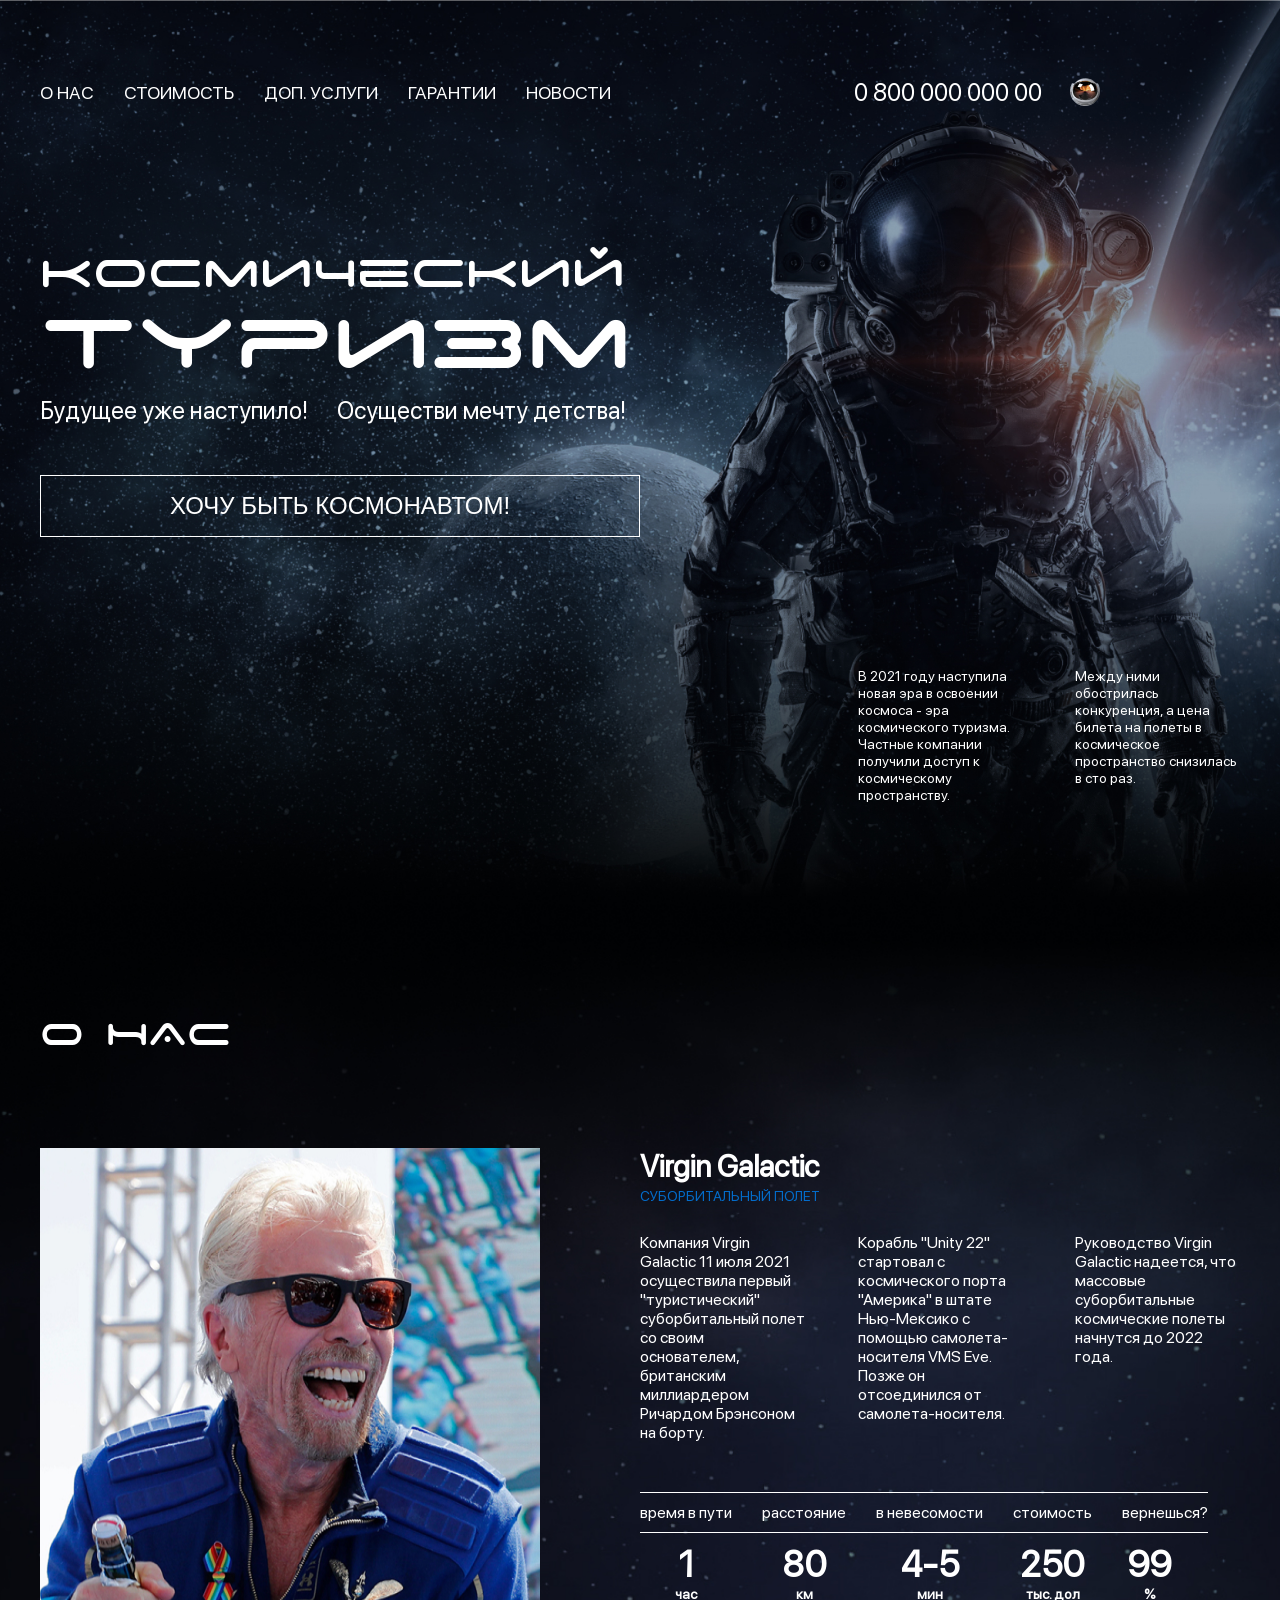
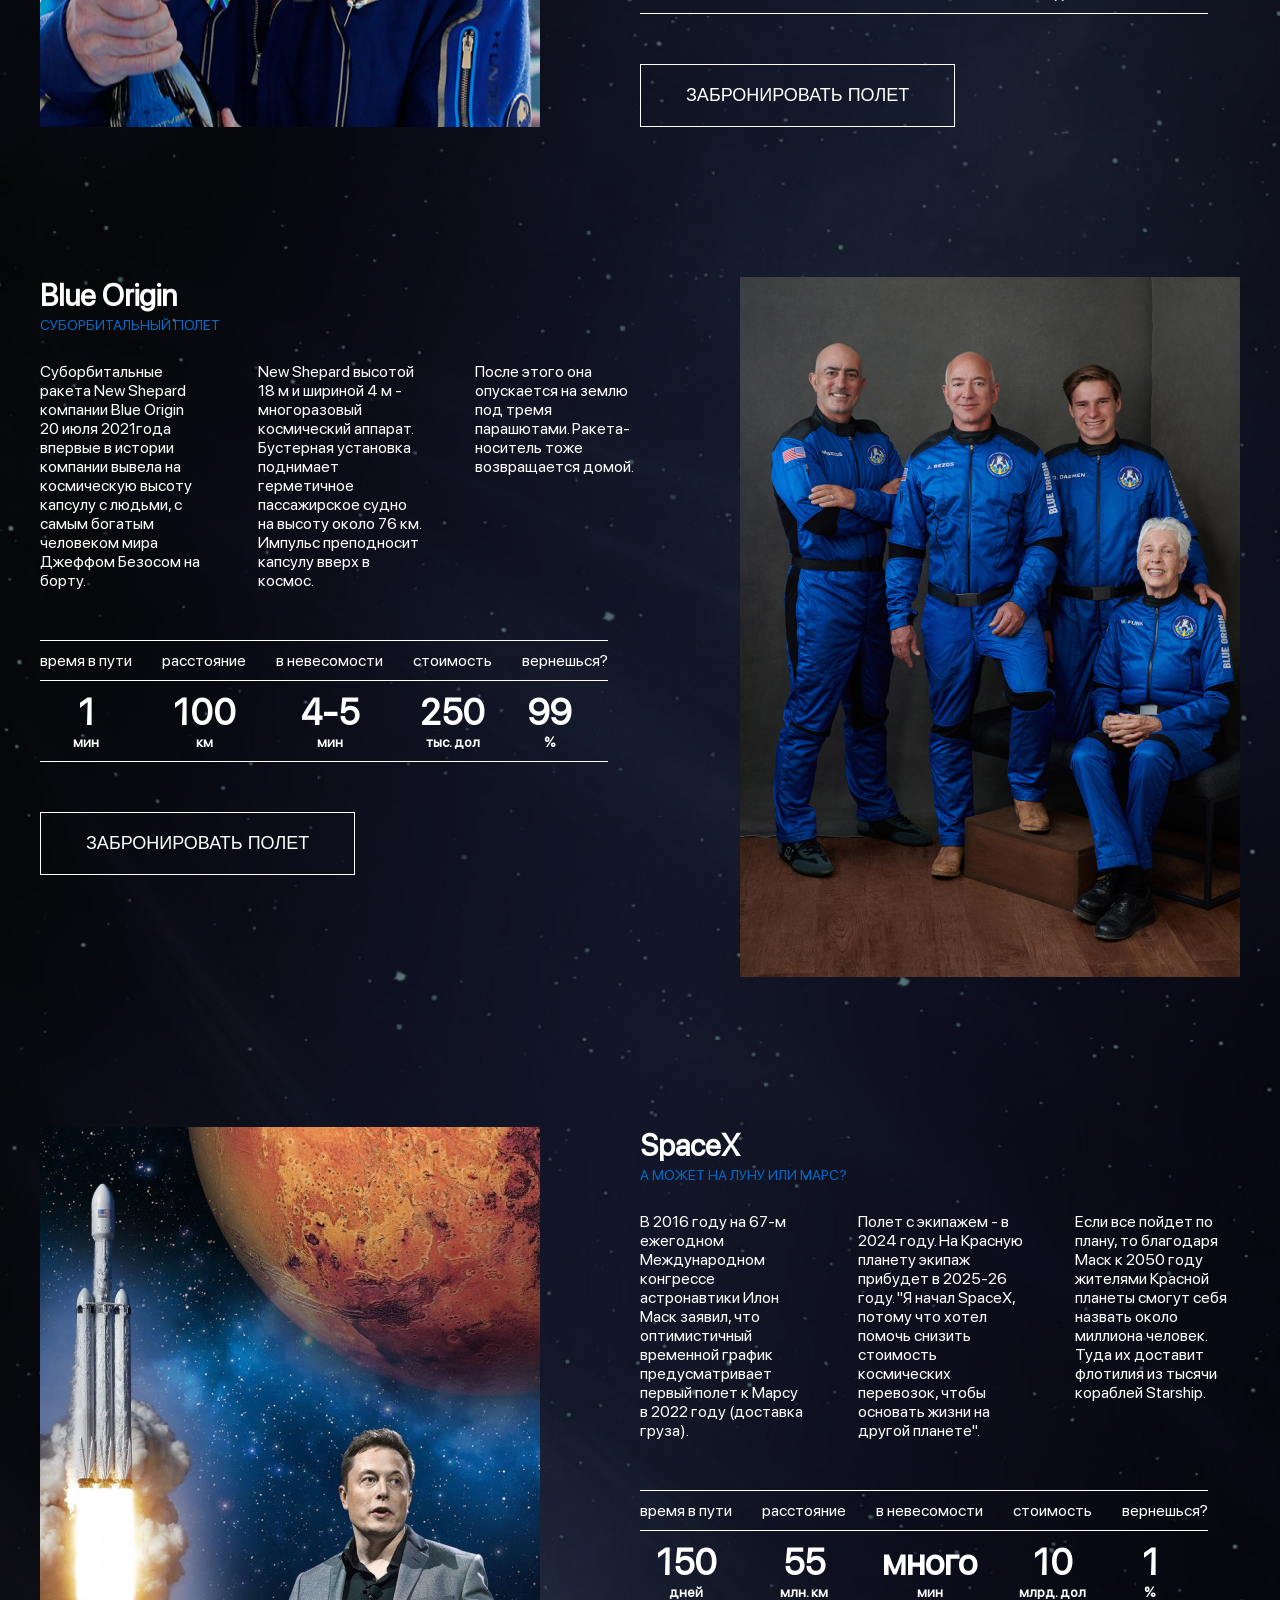
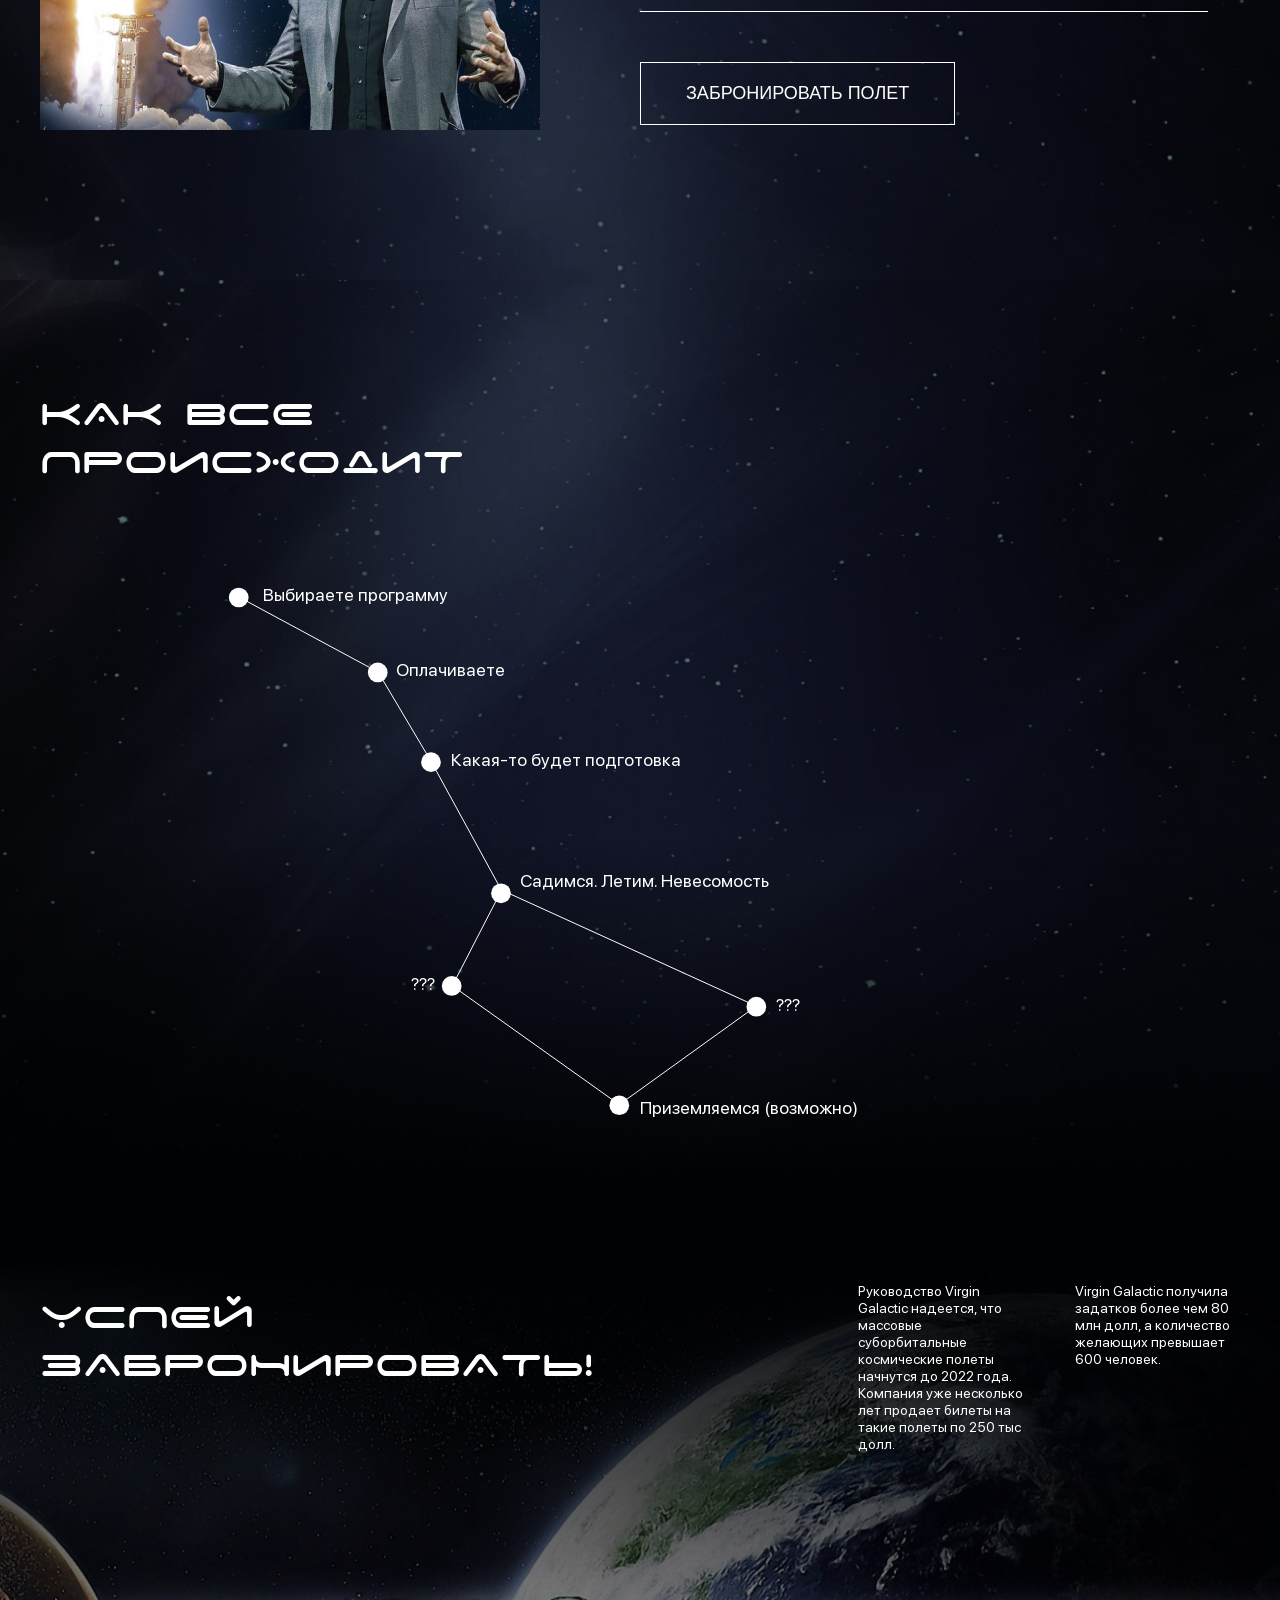
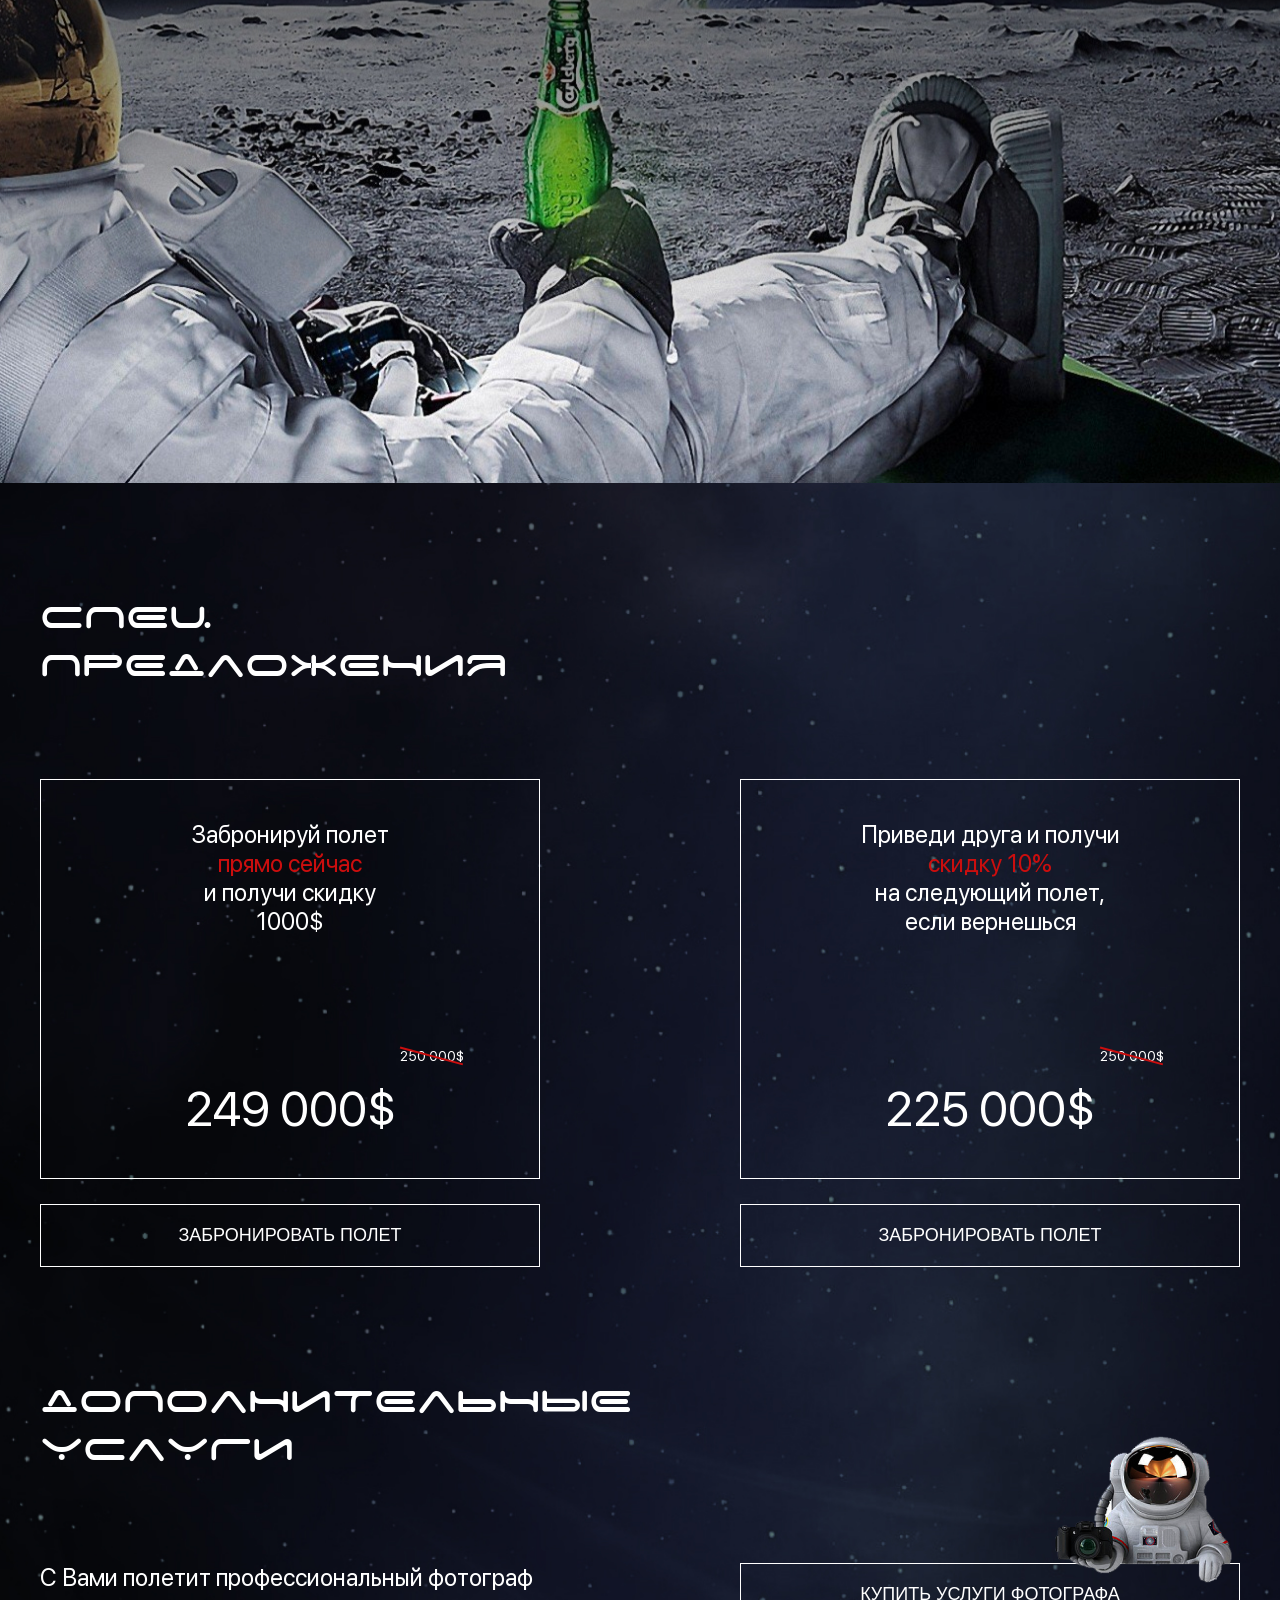
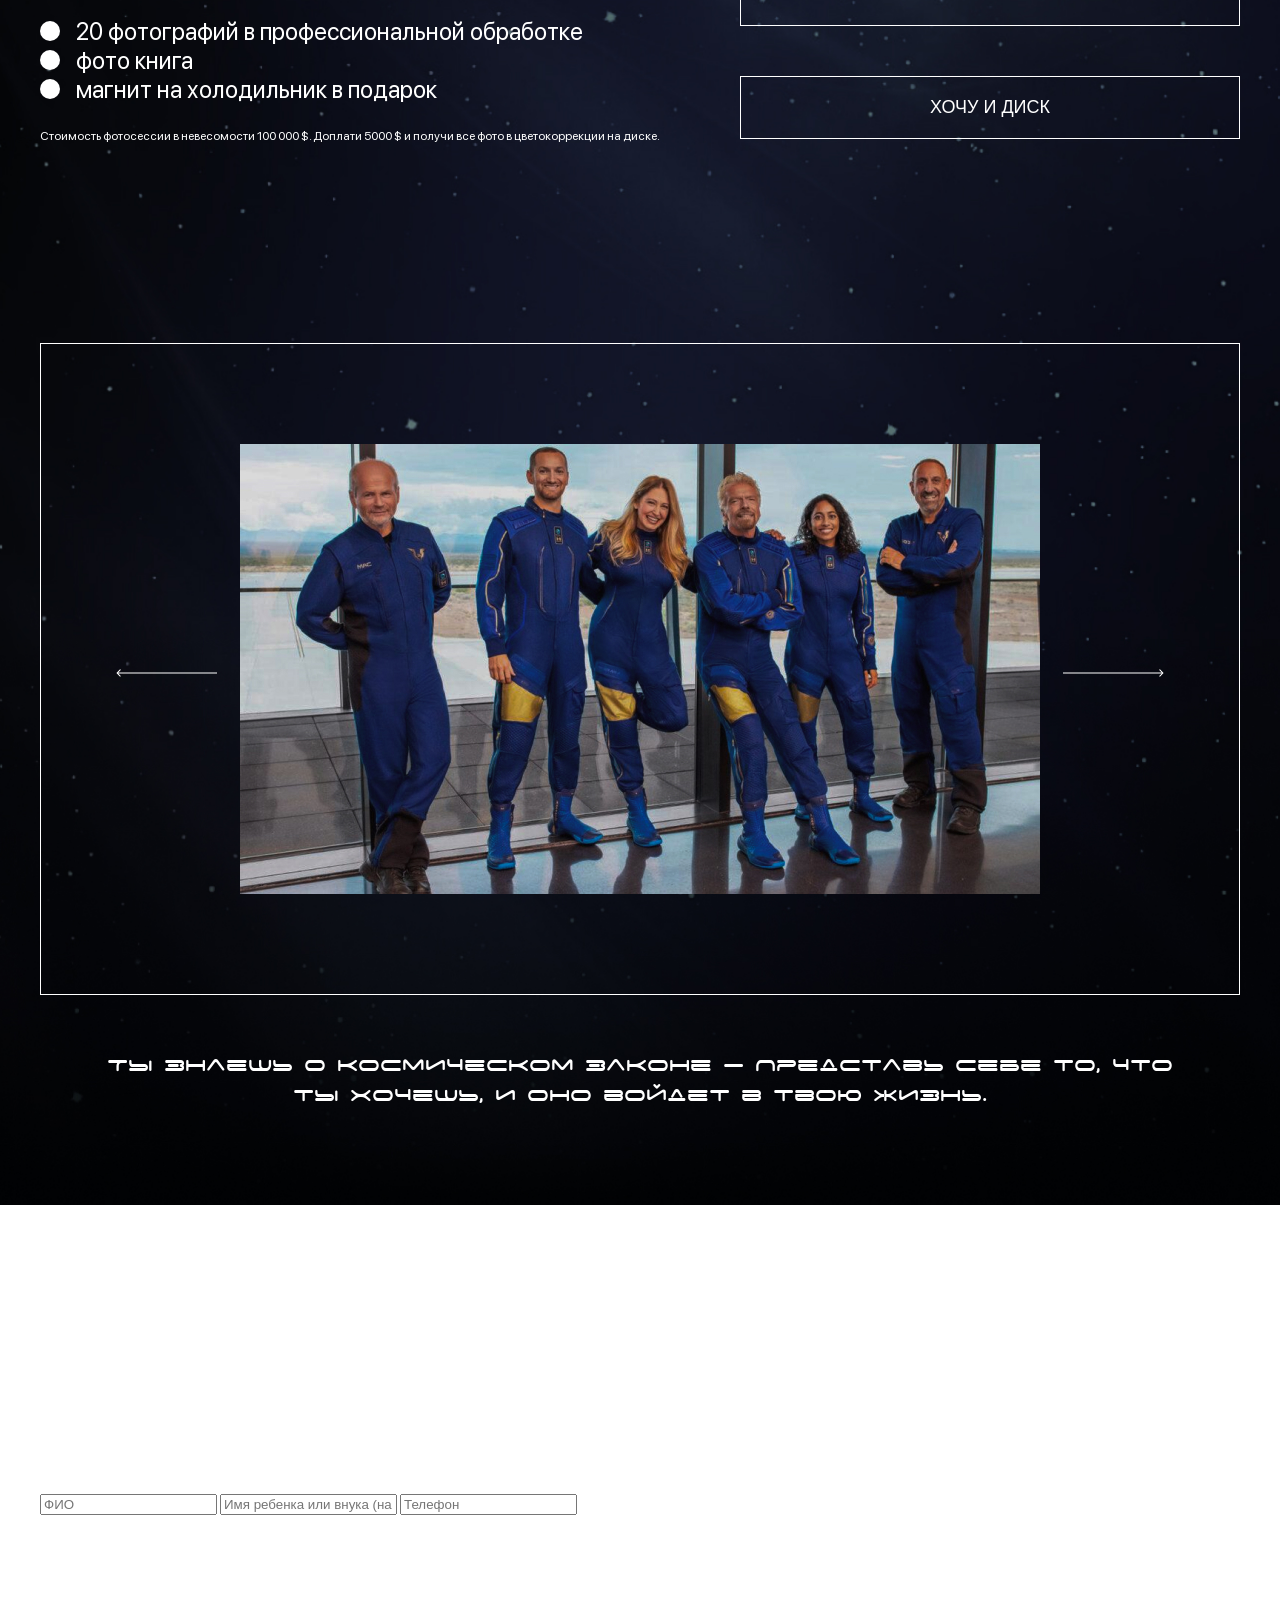
==== commit b3e2ab2e: "Update index.html" ====
--- a/index.html
+++ b/index.html
@@ -56,7 +56,6 @@
     </div>    
   </div>
 </header>
-
 <main class="main">
   <section class="about">
     <div class="container">
@@ -394,6 +393,64 @@
   </div>
   </section>
 
+  <section class="contact">
+    <div class="container">
+      <div class="contact__inner">
+        <div class="contact__inner-box1">
+          <h2 class="title contact-title">Контакты</h2>
+          <p class="contact__inner-text">Оставь свои контакты и мы перезвоним тебе в ближайшие 100 лет!
+          </p>
+          <form class="contact__form">
+            <input type="text" class="form-input" placeholder="ФИО">
+            <input type="text" class="form-input" placeholder="Имя ребенка или внука (на всякий случай)">
+            <input type="tel" class="form-input" placeholder="Телефон">
+            <button class="button contact__btn" type="submit">ЗАБРОНИРОВАТЬ ПОЛЕТ</button>
+          </form>         
+        </div>
+        <div class="contact__inner-box2">
+          <h2 class="title contact-title">Гарантии</h2>
+          <p class="contact__inner-text2">
+            Ни одна моя ракета еще не сделала удачную попытку,<br> потому что в ней не было тебя!<br>
+            Будь первым! Колонизируй Марс!<br>
+            Илон Маск
+           </p>
+           <img src="images/elon.png" alt="" class="contact__img">
+        </div>
+      </div>
+    </div>
+  </section>
+  <section class="footer">
+    <div class="container">
+      <div class="footer__inner">
+        <div class="footer-box1">
+          <p class="footer-text">
+            Служба поддержки работает межгалактично и суборбитально
+          </p>
+          <p class="footer-text">
+            График приема посетителей строго<br> по записи
+          </p>
+        </div>
+        <div class="footer-box2">
+            <ul class="footer-list">
+              <li class="footer__item"><a href="#" class="footer__link">О НАС </a></li>
+              <li class="footer__item"><a href="#" class="footer__link">СТОИМОСТЬ</a></li>
+              <li class="footer__item"><a href="#" class="footer__link">ДОП. УСЛУГИ</a></li>
+              <li class="footer__item"><a href="#" class="footer__link">ГАРАНТИИ</a></li>
+              <li class="footer__item"><a href="#" class="footer__link">НОВОСТИ</a></li>
+            </ul>
+        </div>
+        <div class="footer-box3">
+            <ul class="footer-list">
+              <li class="footer__item"><a href="https://www.spacex.com" class="footer__link">spacex.com</a></li>
+              <li class="footer__item"><a href="https://www.blueorigin.com" class="footer__link">blueorigin.com</a></li>
+              <li class="footer__item"><a href="https://www.virgingalactic.com" class="footer__link">virgingalactic.com</a></li>
+              <li class="footer__item"><a href="#" class="footer__link">МКС</a></li>
+              <a class="phone footer__phone" href="tel:080000000000">0 800 000 000 00</a>
+            </ul>        
+        </div>
+      </div>
+    </div>
+  </section>
 </main>
 
   <script src="https://ajax.googleapis.com/ajax/libs/jquery/3.4.1/jquery.min.js"></script>
@@ -401,4 +458,4 @@
   <script src="js/jquery.fancybox.min.js"></script>
   <script src="js/main.js"></script>
 </body>
-</html>+</html>
